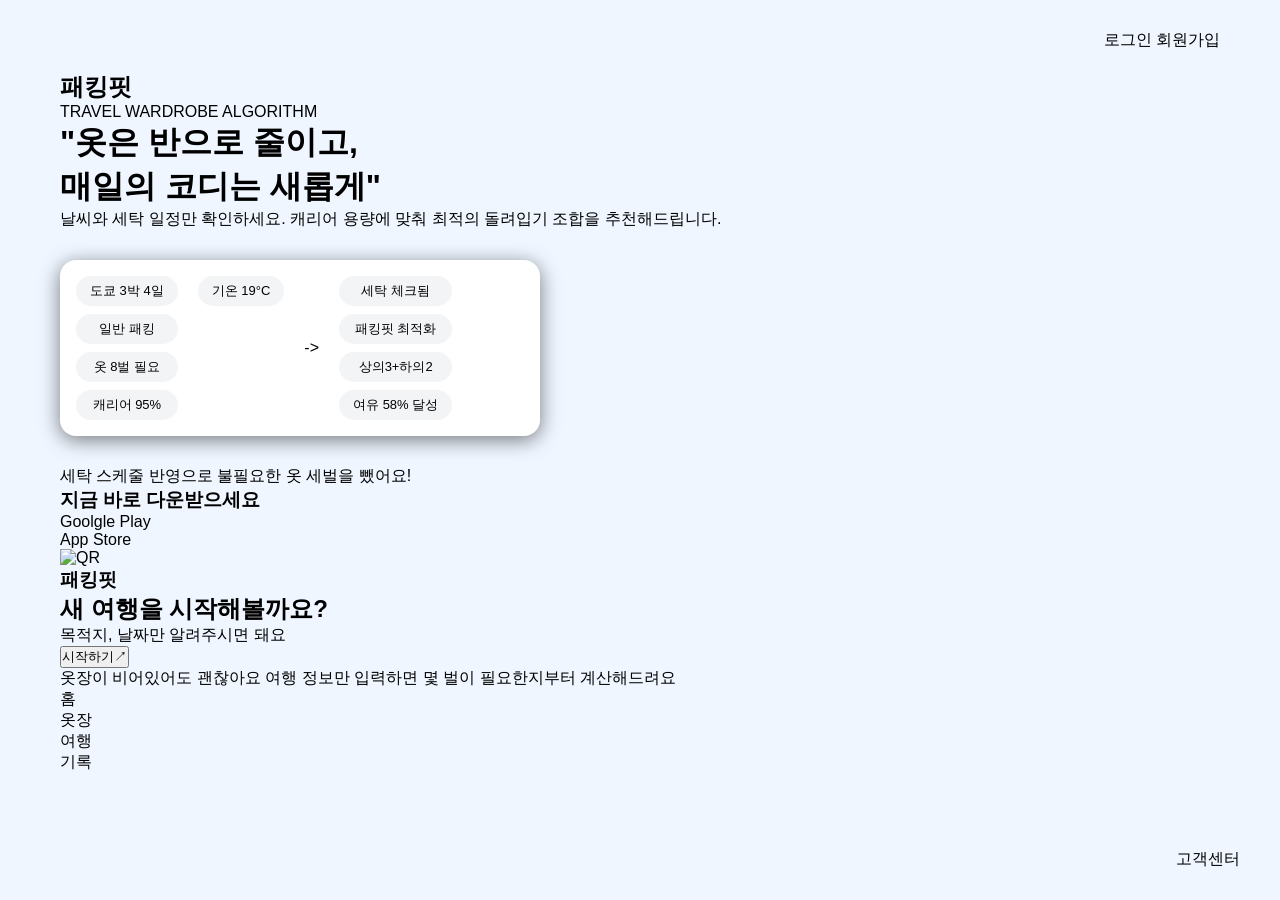
==== pack-fit.html @ 7818dbad "패킹핏 포트폴리오용" ====
<!DOCTYPE html>
<html lang="ko">
<head>
    <meta charset="UTF-8">
    <meta name="viewport" content="width=device-width, initial-scale=1.0">
    <title>패킹핏</title>
    <link rel="stylesheet" href="./pack-fit.css">
</head>
<body>

<!--잡화문구-->
    <header>
     <p>로그인 회원가입</p> 
     </header>
     
<div class="warp">
    <h2>패킹핏</h2>
    <p class="sub">TRAVEL WARDROBE ALGORITHM</p>
    <h1>"옷은 반으로 줄이고,<br/>
    매일의 코디는 새롭게"</h1>
    <p class="desc">날씨와 세탁 일정만 확인하세요. 캐리어 용량에 맞춰 최적의 돌려입기 조합을 추천해드립니다.</p>

    <!--카드 첫줄 정보-->
    <div class="left">
    <div class="card">
    <div class="row1">
    <p>도쿄 3박 4일</p>
    <p>일반 패킹</p>
    <p>옷 8벌 필요</p>
    <p>캐리어 95%</p>
    </div>

    <!--카드 둘째줄 정보-->
    <div class="row2">
    <p>기온 19°C</p>
    </div>

    <div class="row2.5">
    <p>-></p>
    </div>
   

    <!--카드 마지막줄 정보-->
    <div class="row3">
    <p>세탁 체크됨</p>
    <p>패킹핏 최적화</p>
    <p>상의3+하의2</p>
    <p>여유 58% 달성</p>
    </div>
    </div>

    <!--카드 맨 하단 문구-->
    <div class="final">
    <p>세탁 스케줄 반영으로 불필요한 옷 세벌을 뺐어요!</p>
    </div>
    <!--다운로드 타이틀 큐알코드는 img로 나중에-->
    <div class="down">
    <h3>지금 바로 다운받으세요</h3>
    </div>
    

    <!--앱 스토어 텍스트-->
    <div class="down-box">
    <div class="down-but">
    <p>Goolgle Play</p>
    <p>App Store</p>
    <div class="qr">
        <img src="./QR Code.png" alt="QR">
    </div>
 </div>   
</div>
    </div>

    <!--스마트폰 상단 로고-->
    <div class="phone">
    <div class="phone-top">
    <h3>패킹핏</h3>
    </div>

    <!--스마트폰 중앙 문구-->
    <div class="phone-mid">
    <h2>새 여행을 시작해볼까요?</h2>
    <p>목적지, 날짜만 알려주시면 돼요</p>
    <button>시작하기↗</button>
    

    <!--하단 팁 안내 문구-->
    <p>옷장이 비어있어도 괜찮아요 여행 정보만 입력하면 몇 벌이 필요한지부터 계산해드려요</p>
    </div>

    
    <!--맨 밑 네비게이션 앱-->
    <div class="phone-bottom">
    <p>홈</p>
    <p>옷장</p>
    <p>여행</p>
    <p>기록</p>
    </div>
    </div>
 
    
     <div class="cs-bt">고객센터</div> 
     
</body>
</html>
---- pack-fit.css ----
* {
  margin: 0;
  padding: 0;
  box-sizing: border-box;
  font-family: sans-serif;
}

body {
  background-color: #eff6ff;
  padding: 30px 60px;
}

header{
  display: flex;
  justify-content: flex-end;
  margin-bottom: 20px;
  cursor: pointer;
}
.cs-bt{
    position: fixed;
    bottom: 30px;
    right: 40px;
    cursor: pointer;
}

.card {
    background-color: #fff;
    width: 100%;
    border-radius: 16px;
    padding: 16px;
    margin: 30px 0;
    max-width: 480px;
    box-shadow:0 4px 20px rgba(0,0,0,0.5);
display: flex;
align-items: center;
gap: 20px;

}

.row1, .row3{
    display: flex;
  flex-direction: column;
  gap: 8px;
}

.row1 p, .row3 p{
    margin: 0;
    padding: 6px 14px;
    background-color: #f3f4f6;
    border-radius: 20px;
    font-size: 13px;
    text-align: center;
}

.box{

}

.row2{margin: 0;
    padding: 6px 14px;
    background-color: #f3f4f6;
    border-radius: 20px;
    font-size: 13px;
    text-align: center;
    align-self: flex-start;

}
.row2.5{
  flex-direction: column;        
  gap: 6px;
  color: #888888;
  font-weight: bold;
}
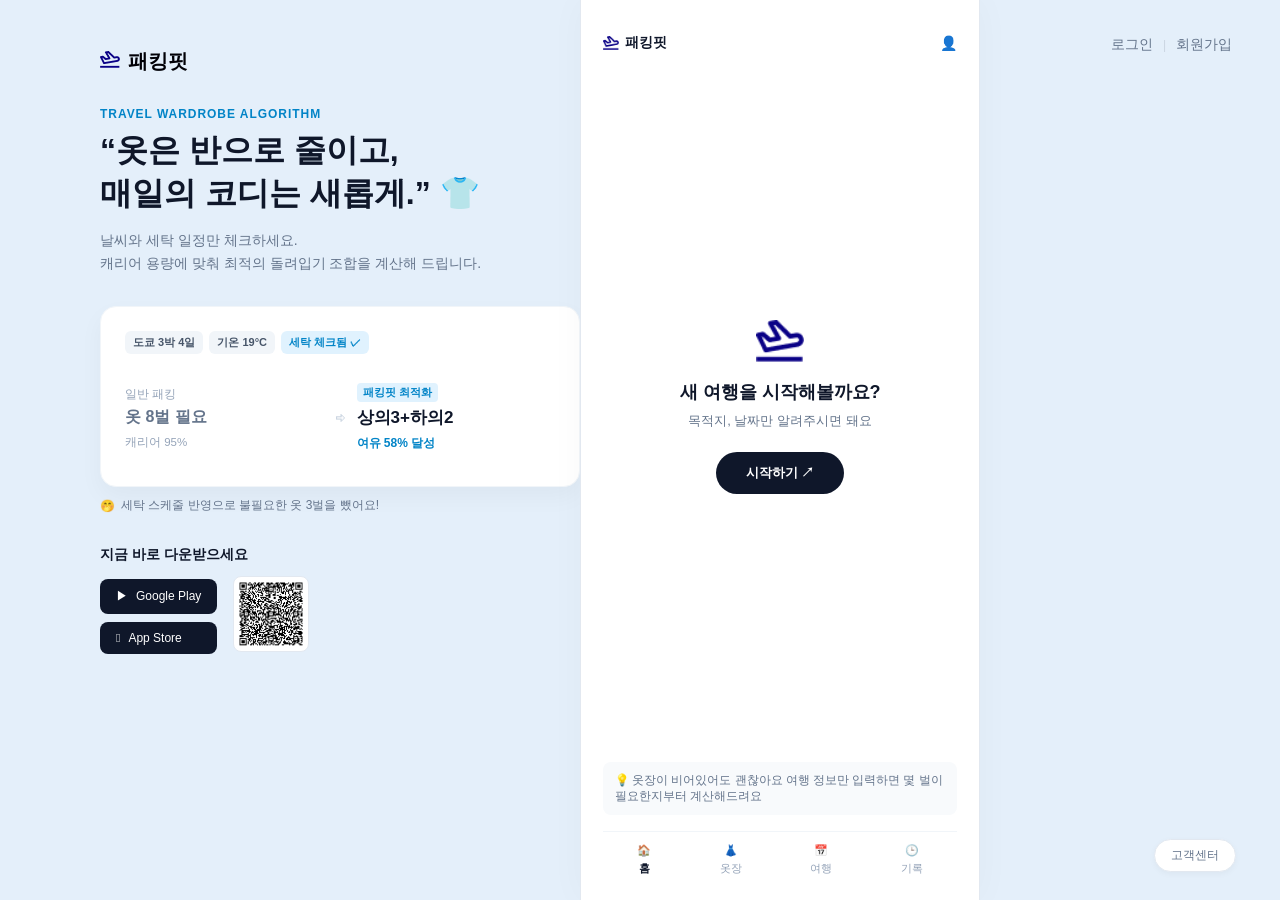
==== commit 889fd9a7: "개인 포트폴리오 과제/ 슬라이드, 휴대폰 목업" ====
--- a/pack-fit.html
+++ b/pack-fit.html
@@ -1,105 +1,410 @@
 <!DOCTYPE html>
 <html lang="ko">
 <head>
-    <meta charset="UTF-8">
-    <meta name="viewport" content="width=device-width, initial-scale=1.0">
-    <title>패킹핏</title>
-    <link rel="stylesheet" href="./pack-fit.css">
+  <meta charset="UTF-8">
+  <meta name="viewport" content="width=device-width, initial-scale=1.0">
+  <title>패킹핏</title>
+  <link rel="stylesheet" href="./pack-fit.css">
 </head>
 <body>
 
-<!--잡화문구-->
-    <header>
-     <p>로그인 회원가입</p> 
-     </header>
-     
-<div class="warp">
-    <h2>패킹핏</h2>
-    <p class="sub">TRAVEL WARDROBE ALGORITHM</p>
-    <h1>"옷은 반으로 줄이고,<br/>
-    매일의 코디는 새롭게"</h1>
-    <p class="desc">날씨와 세탁 일정만 확인하세요. 캐리어 용량에 맞춰 최적의 돌려입기 조합을 추천해드립니다.</p>
-
-    <!--카드 첫줄 정보-->
-    <div class="left">
-    <div class="card">
-    <div class="row1">
-    <p>도쿄 3박 4일</p>
-    <p>일반 패킹</p>
-    <p>옷 8벌 필요</p>
-    <p>캐리어 95%</p>
-    </div>
-
-    <!--카드 둘째줄 정보-->
-    <div class="row2">
-    <p>기온 19°C</p>
-    </div>
-
-    <div class="row2.5">
-    <p>-></p>
-    </div>
-   
-
-    <!--카드 마지막줄 정보-->
-    <div class="row3">
-    <p>세탁 체크됨</p>
-    <p>패킹핏 최적화</p>
-    <p>상의3+하의2</p>
-    <p>여유 58% 달성</p>
-    </div>
-    </div>
-
-    <!--카드 맨 하단 문구-->
-    <div class="final">
-    <p>세탁 스케줄 반영으로 불필요한 옷 세벌을 뺐어요!</p>
-    </div>
-    <!--다운로드 타이틀 큐알코드는 img로 나중에-->
-    <div class="down">
-    <h3>지금 바로 다운받으세요</h3>
-    </div>
-    
-
-    <!--앱 스토어 텍스트-->
-    <div class="down-box">
-    <div class="down-but">
-    <p>Goolgle Play</p>
-    <p>App Store</p>
-    <div class="qr">
-        <img src="./QR Code.png" alt="QR">
-    </div>
- </div>   
-</div>
-    </div>
-
-    <!--스마트폰 상단 로고-->
-    <div class="phone">
-    <div class="phone-top">
-    <h3>패킹핏</h3>
-    </div>
-
-    <!--스마트폰 중앙 문구-->
-    <div class="phone-mid">
-    <h2>새 여행을 시작해볼까요?</h2>
-    <p>목적지, 날짜만 알려주시면 돼요</p>
-    <button>시작하기↗</button>
-    
-
-    <!--하단 팁 안내 문구-->
-    <p>옷장이 비어있어도 괜찮아요 여행 정보만 입력하면 몇 벌이 필요한지부터 계산해드려요</p>
-    </div>
-
-    
-    <!--맨 밑 네비게이션 앱-->
-    <div class="phone-bottom">
-    <p>홈</p>
-    <p>옷장</p>
-    <p>여행</p>
-    <p>기록</p>
-    </div>
-    </div>
- 
-    
-     <div class="cs-bt">고객센터</div> 
-     
+  <div class="layout-container">
+
+    <!-- 1구역: 좌측 소개 영역 -->
+    <section class="left-section">
+      <div class="logo">
+        <span class="icon"><img src="Vector.png" alt="로고"></span>
+        <span class="brand-name">패킹핏</span>
+      </div>
+
+      <div class="hero-text">
+        <p class="sub-title">TRAVEL WARDROBE ALGORITHM</p>
+        <h1>“옷은 반으로 줄이고,<br>매일의 코디는 새롭게.” 👕</h1>
+        <p class="description">
+          날씨와 세탁 일정만 체크하세요.<br>
+          캐리어 용량에 맞춰 최적의 돌려입기 조합을 계산해 드립니다.
+        </p>
+      </div>
+
+      <div class="card-wrap">
+        <div class="card">
+          <div class="card-tags">
+            <span class="tag">도쿄 3박 4일</span>
+            <span class="tag">기온 19°C</span>
+            <span class="tag check">세탁 체크됨 ✓</span>
+          </div>
+
+          <div class="card-compare">
+            <div class="pack-normal">
+              <span class="label">일반 패킹</span>
+              <p class="bold">옷 8벌 필요</p>
+              <span class="sub-label">캐리어 95%</span>
+            </div>
+
+            <div class="arrow">⇨</div>
+
+            <div class="pack-fit">
+              <span class="fit-tag">패킹핏 최적화</span>
+              <p class="bold">상의3+하의2</p>
+              <span class="highlight">여유 58% 달성</span>
+            </div>
+          </div>
+        </div>
+
+        <p class="card-footer-text">
+          <span>🤭</span> 세탁 스케줄 반영으로 불필요한 옷 3벌을 뺐어요!
+        </p>
+      </div>
+
+      <div class="download-wrap">
+        <h3>지금 바로 다운받으세요</h3>
+        <div class="download-content">
+          <div class="store-buttons">
+            <button type="button" class="btn-store">
+              <span class="icon">▶</span>
+              <span>Google Play</span>
+            </button>
+            <button type="button" class="btn-store">
+              <span class="icon"></span>
+              <span>App Store</span>
+            </button>
+          </div>
+          <div class="qr-box">
+            <img src="./QR Code.png" alt="QR코드">
+          </div>
+        </div>
+      </div>
+    </section>
+
+    <!-- 2구역: 스마트폰 목업 (5개 화면 순환 슬라이더) -->
+    <section class="phone-section">
+      <div class="phone-screen-slider">
+        <div class="slide-track">
+
+          <!-- 1번 화면: 홈 화면 -->
+          <div class="phone-page first-page">
+            <div class="phone-header">
+              <div class="phone-logo">
+                <img src="Vector.png" alt="로고">
+                <span>패킹핏</span>
+              </div>
+              <span class="user-icon">👤</span>
+            </div>
+
+            <div class="phone-body">
+              <div class="plane-icon"><img src="Vector.png" alt="아이콘"></div>
+              <h2>새 여행을 시작해볼까요?</h2>
+              <p>목적지, 날짜만 알려주시면 돼요</p>
+              <button type="button" class="btn-start">시작하기 ↗</button>
+            </div>
+
+            <div class="phone-footer">
+              <p class="tip-text">
+                💡 옷장이 비어있어도 괜찮아요 여행 정보만 입력하면 몇 벌이 필요한지부터 계산해드려요
+              </p>
+              <nav class="tab-bar">
+                <div class="tab-item active"><span>🏠</span>홈</div>
+                <div class="tab-item"><span>👗</span>옷장</div>
+                <div class="tab-item"><span>📅</span>여행</div>
+                <div class="tab-item"><span>🕒</span>기록</div>
+              </nav>
+            </div>
+          </div>
+
+          <!-- 2번 화면: 여행 정보 입력 (1/3) -->
+          <div class="phone-page second-page">
+            <div class="step-header">
+              <div class="step-title-wrap">
+                <span class="back-arrow">←</span>
+                <span class="step-title">여행 정보 입력</span>
+                <span class="step-count">1/3</span>
+              </div>
+              <div class="progress-bar">
+                <div class="progress-fill step-1"></div>
+              </div>
+            </div>
+
+            <div class="step-content">
+              <div class="form-group">
+                <label>목적지</label>
+                <div class="input-box">
+                  <span class="input-icon">📍</span>
+                  <input type="text" placeholder="어디로 가시나요?" readonly>
+                </div>
+              </div>
+
+              <div class="form-group">
+                <label>여행 날짜</label>
+                <div class="date-group">
+                  <div class="input-box">
+                    <span class="input-icon">📅</span>
+                    <input type="text" placeholder="시작일" readonly>
+                  </div>
+                  <div class="input-box">
+                    <span class="input-icon">📅</span>
+                    <input type="text" placeholder="종료일" readonly>
+                  </div>
+                </div>
+              </div>
+
+              <div class="form-group">
+                <label>일정 유형</label>
+                <div class="type-buttons">
+                  <button type="button" class="btn-type active">출장</button>
+                  <button type="button" class="btn-type">관광</button>
+                  <button type="button" class="btn-type">혼합</button>
+                </div>
+              </div>
+
+              <div class="weather-banner">
+                <span class="weather-icon">☁️</span>
+                <div class="weather-text">
+                  <strong>도쿄, 평균 19°C</strong>
+                  <span>얇은 겉옷 하나면 충분해요</span>
+                </div>
+              </div>
+            </div>
+
+            <div class="step-bottom">
+              <button type="button" class="btn-next">다음 →</button>
+            </div>
+          </div>
+
+          <!-- 3번 화면: 짐 조건 입력 (2/3) -->
+          <div class="phone-page third-page">
+            <div class="step-header">
+              <div class="step-title-wrap">
+                <span class="back-arrow">←</span>
+                <span class="step-title">짐 조건 입력</span>
+                <span class="step-count">2/3</span>
+              </div>
+              <div class="progress-bar">
+                <div class="progress-fill step-2"></div>
+              </div>
+            </div>
+
+            <div class="step-content-luggage">
+              <label class="section-label">캐리어 크기</label>
+              
+              <div class="luggage-list">
+                <div class="luggage-card active">
+                  <span class="luggage-icon">🛍️</span>
+                  <div class="luggage-info">
+                    <strong>기내용</strong>
+                    <span>20~25L, 저가 항공도 무료</span>
+                  </div>
+                </div>
+
+                <div class="luggage-card">
+                  <span class="luggage-icon">🛍️</span>
+                  <div class="luggage-info">
+                    <strong>위탁 (중형)</strong>
+                    <span>55L~65L</span>
+                  </div>
+                </div>
+
+                <div class="luggage-card">
+                  <span class="luggage-icon">🛍️</span>
+                  <div class="luggage-info">
+                    <strong>위탁 (대형)</strong>
+                    <span>75L 이상</span>
+                  </div>
+                </div>
+              </div>
+
+              <div class="laundry-toggle-row">
+                <div class="laundry-label">
+                  <span class="laundry-icon">🧺</span>
+                  <span>숙소에서 세탁 가능해요</span>
+                </div>
+                <div class="switch-toggle on">
+                  <span class="switch-circle"></span>
+                </div>
+              </div>
+
+              <div class="divider-line"></div>
+
+              <div class="laundry-date-select">
+                <span class="laundry-sub-label">며칠째에 세탁할 예정인가요?</span>
+                <div class="day-buttons">
+                  <button type="button" class="btn-day">2일차</button>
+                  <button type="button" class="btn-day active">3일차</button>
+                  <button type="button" class="btn-day">4일차</button>
+                </div>
+              </div>
+            </div>
+
+            <div class="step-bottom">
+              <button type="button" class="btn-next">다음 →</button>
+            </div>
+          </div>
+
+          <!-- 4번 화면: 옷 등록 (3/3) -->
+          <div class="phone-page fourth-page">
+            <div class="step-header">
+              <div class="step-title-wrap">
+                <span class="back-arrow">←</span>
+                <span class="step-title">옷 등록</span>
+                <span class="step-count">3/3</span>
+              </div>
+              <div class="progress-bar">
+                <div class="progress-fill step-3"></div>
+              </div>
+            </div>
+
+            <p class="cloth-sub-desc">이번 여행에 들고 갈 옷을 등록해주세요. 개수만 알려주셔도 계산할 수 있어요.</p>
+
+            <div class="reg-mode-tabs">
+              <button type="button" class="mode-tab active">개수로 입력</button>
+              <button type="button" class="mode-tab">사진으로 등록</button>
+            </div>
+
+            <div class="cloth-counter-list">
+              <div class="counter-item">
+                <div class="item-meta">
+                  <span class="cloth-icon">👕</span>
+                  <span class="cloth-name">상의</span>
+                </div>
+                <div class="counter-control">
+                  <button type="button" class="btn-circle">-</button>
+                  <span class="count-num">3</span>
+                  <button type="button" class="btn-circle dark">+</button>
+                </div>
+              </div>
+
+              <div class="counter-item">
+                <div class="item-meta">
+                  <span class="cloth-icon">👖</span>
+                  <span class="cloth-name">하의</span>
+                </div>
+                <div class="counter-control">
+                  <button type="button" class="btn-circle">-</button>
+                  <span class="count-num">2</span>
+                  <button type="button" class="btn-circle dark">+</button>
+                </div>
+              </div>
+
+              <div class="counter-item">
+                <div class="item-meta">
+                  <span class="cloth-icon">🧥</span>
+                  <span class="cloth-name">아우터</span>
+                </div>
+                <div class="counter-control">
+                  <button type="button" class="btn-circle">-</button>
+                  <span class="count-num">1</span>
+                  <button type="button" class="btn-circle dark">+</button>
+                </div>
+              </div>
+
+              <div class="counter-item">
+                <div class="item-meta">
+                  <span class="cloth-icon">👟</span>
+                  <span class="cloth-name">신발</span>
+                </div>
+                <div class="counter-control">
+                  <button type="button" class="btn-circle">-</button>
+                  <span class="count-num">1</span>
+                  <button type="button" class="btn-circle dark">+</button>
+                </div>
+              </div>
+            </div>
+
+            <div class="cloth-total-tip">
+              <span>💡</span>
+              <p>총 7벌 등록했어요. 3박 4일엔 충분한 양이에요.</p>
+            </div>
+
+            <div class="step-bottom">
+              <button type="button" class="btn-next">조합 계산하기</button>
+            </div>
+          </div>
+
+          <!-- 5번 화면: 조합 결과 -->
+          <div class="phone-page fifth-page">
+            <div class="step-header">
+              <div class="step-title-wrap">
+                <span class="back-arrow">←</span>
+                <span class="step-title">조합 결과</span>
+              </div>
+            </div>
+
+            <div class="result-summary-card">
+              <span class="summary-sub">도쿄 · 3박4일</span>
+              <h3 class="summary-title">7벌로 6가지 코디</h3>
+              <div class="summary-stats">
+                <div class="stat-col">
+                  <span class="stat-lbl">캐리어 여유</span>
+                  <strong>58%</strong>
+                </div>
+                <div class="stat-col">
+                  <span class="stat-lbl">등록 옷</span>
+                  <strong>상의·하의</strong>
+                </div>
+                <div class="stat-col">
+                  <span class="stat-lbl">세탁</span>
+                  <strong class="green-txt">3일차✓</strong>
+                </div>
+              </div>
+            </div>
+
+            <p class="result-notice">📦 세탁 스케줄 반영으로 불필요한 옷 3벌을 뺐어요!</p>
+
+            <span class="timeline-title">날짜별 코디</span>
+
+            <div class="timeline-list">
+              <div class="timeline-item">
+                <span class="day-badge">Day1</span>
+                <div class="coordi-desc">
+                  <strong>셔츠A + 슬랙스A</strong>
+                  <span>낮 미팅 · 재킷 포함</span>
+                </div>
+              </div>
+
+              <div class="timeline-item">
+                <span class="day-badge">Day2</span>
+                <div class="coordi-desc">
+                  <strong>셔츠B + 슬랙스B</strong>
+                  <span>낮 미팅 · 저녁 약속</span>
+                </div>
+              </div>
+
+              <div class="timeline-item">
+                <span class="day-badge">Day3</span>
+                <div class="coordi-desc">
+                  <strong>셔츠A + 슬랙스B</strong>
+                  <span>세탁일 · 가벼운 코디</span>
+                </div>
+              </div>
+
+              <div class="timeline-item">
+                <span class="day-badge">Day4</span>
+                <div class="coordi-desc">
+                  <strong>셔츠C + 슬랙스A</strong>
+                  <span>귀국일 · 편한 코디</span>
+                </div>
+              </div>
+            </div>
+
+            <div class="step-bottom">
+              <button type="button" class="btn-next">캘린더에 배정하기</button>
+            </div>
+          </div>
+
+        </div>
+      </div>
+    </section>
+
+    <!-- 3구역: 우측 메뉴 -->
+    <aside class="right-menu">
+      <div class="auth-links">
+        <a href="#">로그인</a>
+        <span>|</span>
+        <a href="#">회원가입</a>
+      </div>
+      <button type="button" class="btn-cs">고객센터</button>
+    </aside>
+
+  </div>
+
 </body>
 </html>
--- a/pack-fit.css
+++ b/pack-fit.css
@@ -2,72 +2,911 @@
   margin: 0;
   padding: 0;
   box-sizing: border-box;
-  font-family: sans-serif;
+  font-family: -apple-system, BlinkMacSystemFont, "Apple SD Gothic Neo", "Pretendard", sans-serif;
 }
 
 body {
+  background-color: #E4EFFA;
+  color: #0f172a;
+  overflow-x: hidden;
+}
+
+/* 전체 3단 레이아웃 */
+.layout-container {
+  display: flex;
+  justify-content: center;       /* ★ 중앙으로 모아줌 */
+  align-items: flex-start;
+  min-height: 100vh;
+  padding: 48px 24px;
+  gap: 600px;                    /* 왼쪽 소개와 스마트폰 사이 간격 */
+  max-width: 1200px;            /* 너무 퍼지지 않게 폭 제한 */
+  margin: 0 auto;               /* 화면 정중앙 배치 */
+  position: relative;
+}
+
+/* 1. 좌측 소개 영역 */
+.left-section {
+flex: 0 0 480px;              /* 좌측 폭 안정화 */
+  width: 520px;
+  display: flex;
+  flex-direction: column;
+  gap: 32px;
+  z-index: 1;
+}
+
+.logo {
+  display: flex;
+  align-items: center;
+  gap: 8px;
+}
+
+.logo .icon img {
+  width: 20px;
+  height: auto;
+}
+
+.logo .brand-name {
+  font-size: 20px;
+  font-weight: 800;
+  color: #010006;
+}
+
+.hero-text .sub-title {
+  font-size: 12px;
+  font-weight: 700;
+  color: #0284c7;
+  letter-spacing: 0.08em;
+  margin-bottom: 8px;
+}
+
+.hero-text h1 {
+  font-size: 32px;
+  font-weight: 800;
+  line-height: 1.35;
+  color: #0f172a;
+  margin-bottom: 14px;
+}
+
+.hero-text .description {
+  font-size: 14px;
+  line-height: 1.6;
+  color: #64748b;
+}
+
+/* 카드 박스 */
+.card-wrap {
+  width: 100%;
+}
+
+.card {
+  background-color: #ffffff;
+  border-radius: 16px;
+  padding: 24px;
+  box-shadow: 0 10px 25px rgba(0, 0, 0, 0.04);
+  border: 1px solid #f1f5f9;
+}
+
+.card-tags {
+  display: flex;
+  gap: 6px;
+  margin-bottom: 18px;
+}
+
+.tag {
+  background-color: #f1f5f9;
+  font-size: 11px;
+  font-weight: 600;
+  color: #475569;
+  padding: 4px 8px;
+  border-radius: 6px;
+}
+
+.tag.check {
+  background-color: #e0f2fe;
+  color: #0284c7;
+}
+
+.card-compare {
+  display: flex;
+  align-items: center;
+  justify-content: space-between;
+  padding: 10px 0;
+}
+
+.pack-normal, .pack-fit {
+  flex: 1;
+}
+
+.pack-normal .label {
+  font-size: 12px;
+  color: #94a3b8;
+}
+
+.pack-normal .bold {
+  font-size: 16px;
+  font-weight: 700;
+  color: #64748b;
+  margin: 4px 0;
+}
+
+.pack-normal .sub-label {
+  font-size: 11.5px;
+  color: #94a3b8;
+}
+
+.arrow {
+  font-size: 18px;
+  color: #cbd5e1;
+  padding: 0 12px;
+}
+
+.pack-fit .fit-tag {
+  display: inline-block;
+  font-size: 11px;
+  font-weight: 700;
+  color: #0284c7;
+  background-color: #e0f2fe;
+  padding: 2px 6px;
+  border-radius: 4px;
+}
+
+.pack-fit .bold {
+  font-size: 17px;
+  font-weight: 800;
+  color: #0f172a;
+  margin: 4px 0;
+}
+
+.pack-fit .highlight {
+  font-size: 12px;
+  font-weight: 700;
+  color: #0284c7;
+}
+
+.card-footer-text {
+  margin-top: 10px;
+  font-size: 12px;
+  color: #64748b;
+  display: flex;
+  align-items: center;
+  gap: 6px;
+}
+
+/* 앱 다운로드 */
+.download-wrap h3 {
+  font-size: 14px;
+  font-weight: 700;
+  margin-bottom: 12px;
+}
+
+.download-content {
+  display: flex;
+  align-items: center;
+  gap: 16px;
+}
+
+.store-buttons {
+  display: flex;
+  flex-direction: column;
+  gap: 8px;
+}
+
+.btn-store {
+  display: flex;
+  align-items: center;
+  gap: 8px;
+  background-color: #0f172a;
+  color: #ffffff;
+  border: none;
+  padding: 9px 16px;
+  border-radius: 8px;
+  font-size: 12px;
+  cursor: pointer;
+}
+
+.qr-box img {
+  width: 76px;
+  height: 76px;
+  background: #ffffff;
+  padding: 4px;
+  border-radius: 8px;
+  border: 1px solid #e2e8f0;
+}
+
+/* 2. 스마트폰 본체 목업 */
+.phone-section {
+  position: fixed;
+  top: 0;
+  bottom: 0;
+  right: 220px;
+  width: 400px;
+  height: 100vh;
+  background-color: #ffffff;
+  border-left: 1px solid #e2e8f0;
+  border-right: 1px solid #e2e8f0;
+  box-shadow: 0 0 35px rgba(0, 0, 0, 0.03);
+  z-index: 5;
+  overflow: hidden;
+  padding: 0;
+  transform: translateX(-80px);
+}
+
+.phone-screen-slider {
+  width: 100%;
+  height: 100%;
+  overflow: hidden;
+}
+
+/* 5개 화면: 총 500%, 17.5초 동안 순환 */
+.slide-track {
+  display: flex;
+  width: 500%;
+  height: 100%;
+  animation: autoFiveSlide 17.5s infinite ease-in-out;
+}
+
+.phone-page {
+  width: 20%;
+  height: 100%;
+  flex-shrink: 0;
+  box-sizing: border-box;
+  display: flex;
+  flex-direction: column;
+  padding: 34px 22px 24px;
+  text-align: left;
+}
+
+/* 1번 화면: 홈 화면 */
+.phone-page.first-page {
+  justify-content: space-between;
+}
+
+.phone-header {
+  display: flex;
+  justify-content: space-between;
+  align-items: center;
+}
+
+.phone-logo {
+  display: flex;
+  align-items: center;
+  gap: 6px;
+  font-size: 13.5px;
+  font-weight: 800;
+}
+
+.phone-logo img {
+  width: 16px;
+}
+
+.user-icon {
+  font-size: 14px;
+}
+
+.phone-body {
+  display: flex;
+  flex-direction: column;
+  align-items: center;
+  text-align: center;
+  width: 100%;
+}
+
+.plane-icon img {
+  width: 48px;
+  margin-bottom: 14px;
+}
+
+.phone-body h2 {
+  font-size: 18px;
+  font-weight: 800;
+  margin-bottom: 8px;
+  white-space: nowrap;
+}
+
+.phone-body p {
+  font-size: 13px;
+  color: #64748b;
+  margin-bottom: 22px;
+  white-space: nowrap;
+}
+
+.btn-start {
+  background-color: #0f172a;
+  color: #ffffff;
+  border: none;
+  padding: 12px 30px;
+  border-radius: 24px;
+  font-size: 13px;
+  font-weight: 700;
+  cursor: pointer;
+}
+
+.phone-footer .tip-text {
+  font-size: 11.5px;
+  color: #64748b;
+  line-height: 1.45;
+  background-color: #f8fafc;
+  padding: 10px 12px;
+  border-radius: 8px;
+  margin-bottom: 16px;
+}
+
+.tab-bar {
+  display: flex;
+  justify-content: space-around;
+  border-top: 1px solid #f1f5f9;
+  padding-top: 12px;
+}
+
+.tab-item {
+  display: flex;
+  flex-direction: column;
+  align-items: center;
+  gap: 4px;
+  font-size: 11px;
+  color: #94a3b8;
+}
+
+.tab-item.active {
+  color: #0f172a;
+  font-weight: 700;
+}
+
+/* 2~5번 헤더 공통 */
+.step-header {
+  margin-bottom: 16px;
+}
+
+.step-title-wrap {
+  display: flex;
+  align-items: center;
+  margin-bottom: 10px;
+}
+
+.back-arrow {
+  font-size: 17px;
+  font-weight: 700;
+  margin-right: 8px;
+}
+
+.step-title {
+  font-size: 16px;
+  font-weight: 800;
+}
+
+.step-count {
+  margin-left: auto;
+  font-size: 13px;
+  font-weight: 700;
+  color: #94a3b8;
+}
+
+.progress-bar {
+  width: 100%;
+  height: 3px;
+  background-color: #f1f5f9;
+}
+
+.progress-fill {
+  height: 100%;
+  background-color: #0f172a;
+}
+
+.progress-fill.step-1 { width: 33.33%; }
+.progress-fill.step-2 { width: 66.66%; }
+.progress-fill.step-3 { width: 100%; }
+
+/* 하단 버튼 공통 */
+.step-bottom {
+  margin-top: auto;
+  padding-top: 12px;
+  border-top: 1px solid #f1f5f9;
+}
+
+.btn-next {
+  width: 100%;
+  padding: 13px 0;
+  background-color: #0f172a;
+  color: #ffffff;
+  border: none;
+  border-radius: 22px;
+  font-size: 14px;
+  font-weight: 700;
+  cursor: pointer;
+}
+
+/* 2번 화면: 여행 정보 입력 (1/3) */
+.step-content {
+  display: flex;
+  flex-direction: column;
+  gap: 14px;
+}
+
+.form-group label {
+  display: block;
+  font-size: 12px;
+  color: #64748b;
+  margin-bottom: 6px;
+  font-weight: 500;
+}
+
+.input-box {
+  display: flex;
+  align-items: center;
+  gap: 8px;
+  background-color: #f8fafc;
+  border: 1px solid #f1f5f9;
+  border-radius: 8px;
+  padding: 9px 12px;
+}
+
+.input-box input {
+  border: none;
+  background: transparent;
+  outline: none;
+  font-size: 13px;
+  color: #0f172a;
+  width: 100%;
+}
+
+.input-box input::placeholder {
+  color: #94a3b8;
+}
+
+.date-group, .type-buttons {
+  display: flex;
+  gap: 8px;
+}
+
+.date-group .input-box {
+  flex: 1;
+}
+
+.btn-type {
+  flex: 1;
+  padding: 9px 0;
+  border: 1px solid transparent;
+  border-radius: 8px;
+  background-color: #f8fafc;
+  color: #64748b;
+  font-size: 12px;
+  font-weight: 600;
+  cursor: pointer;
+}
+
+.btn-type.active {
+  background-color: #e0edff;
+  color: #2563eb;
+  border-color: #bfdbfe;
+}
+
+.weather-banner {
+  display: flex;
+  align-items: center;
+  gap: 12px;
   background-color: #eff6ff;
-  padding: 30px 60px;
-}
-
-header{
-  display: flex;
+  border-radius: 10px;
+  padding: 11px 13px;
+}
+
+.weather-icon {
+  font-size: 19px;
+}
+
+.weather-text {
+  display: flex;
+  flex-direction: column;
+  gap: 2px;
+}
+
+.weather-text strong {
+  font-size: 12.5px;
+}
+
+.weather-text span {
+  font-size: 11px;
+  color: #64748b;
+}
+
+/* 3번 화면: 짐 조건 입력 (2/3) */
+.section-label {
+  display: block;
+  font-size: 12px;
+  color: #64748b;
+  margin-bottom: 8px;
+  font-weight: 500;
+}
+
+.luggage-list {
+  display: flex;
+  flex-direction: column;
+  gap: 8px;
+  margin-bottom: 20px;
+}
+
+.luggage-card {
+  display: flex;
+  align-items: center;
+  gap: 12px;
+  padding: 11px 13px;
+  background-color: #ffffff;
+  border: 1px solid #e2e8f0;
+  border-radius: 10px;
+  cursor: pointer;
+}
+
+.luggage-card.active {
+  background-color: #eaf3ff;
+  border: 1px solid #bfdbfe;
+}
+
+.luggage-icon {
+  font-size: 16px;
+  opacity: 0.8;
+}
+
+.luggage-info {
+  display: flex;
+  flex-direction: column;
+  gap: 2px;
+}
+
+.luggage-info strong {
+  font-size: 13px;
+  color: #0f172a;
+}
+
+.luggage-card.active .luggage-info strong {
+  color: #2563eb;
+}
+
+.luggage-info span {
+  font-size: 11px;
+  color: #94a3b8;
+}
+
+.luggage-card.active .luggage-info span {
+  color: #60a5fa;
+}
+
+.laundry-toggle-row {
+  display: flex;
+  justify-content: space-between;
+  align-items: center;
+  margin-bottom: 16px;
+}
+
+.laundry-label {
+  display: flex;
+  align-items: center;
+  gap: 8px;
+  font-size: 12.5px;
+  font-weight: 700;
+  color: #0f172a;
+}
+
+.laundry-icon {
+  font-size: 15px;
+}
+
+.switch-toggle {
+  width: 42px;
+  height: 23px;
+  background-color: #cbd5e1;
+  border-radius: 14px;
+  padding: 2px;
+  display: flex;
+  align-items: center;
+  box-sizing: border-box;
+}
+
+.switch-toggle.on {
+  background-color: #0f172a;
   justify-content: flex-end;
-  margin-bottom: 20px;
+}
+
+.switch-circle {
+  width: 19px;
+  height: 19px;
+  background-color: #ffffff;
+  border-radius: 50%;
+}
+
+.divider-line {
+  width: 100%;
+  height: 1px;
+  background-color: #f1f5f9;
+  margin-bottom: 16px;
+}
+
+.laundry-date-select {
+  display: flex;
+  flex-direction: column;
+  gap: 8px;
+}
+
+.laundry-sub-label {
+  font-size: 11.5px;
+  color: #94a3b8;
+}
+
+.day-buttons {
+  display: flex;
+  gap: 8px;
+}
+
+.btn-day {
+  flex: 1;
+  padding: 9px 0;
+  border: 1px solid transparent;
+  border-radius: 8px;
+  background-color: #f8fafc;
+  color: #64748b;
+  font-size: 12.5px;
+  font-weight: 600;
   cursor: pointer;
 }
-.cs-bt{
-    position: fixed;
-    bottom: 30px;
-    right: 40px;
-    cursor: pointer;
-}
-
-.card {
-    background-color: #fff;
-    width: 100%;
-    border-radius: 16px;
-    padding: 16px;
-    margin: 30px 0;
-    max-width: 480px;
-    box-shadow:0 4px 20px rgba(0,0,0,0.5);
-display: flex;
-align-items: center;
-gap: 20px;
-
-}
-
-.row1, .row3{
-    display: flex;
-  flex-direction: column;
+
+.btn-day.active {
+  background-color: #eaf3ff;
+  color: #2563eb;
+  border: 1px solid #bfdbfe;
+}
+
+/* 4번 화면: 옷 등록 (3/3) */
+.cloth-sub-desc {
+  font-size: 11px;
+  color: #64748b;
+  line-height: 1.4;
+  margin-bottom: 14px;
+}
+
+.reg-mode-tabs {
+  display: flex;
+  background-color: #f8fafc;
+  border-radius: 8px;
+  padding: 3px;
+  margin-bottom: 14px;
+}
+
+.mode-tab {
+  flex: 1;
+  padding: 8px 0;
+  border: none;
+  background: transparent;
+  font-size: 12px;
+  font-weight: 600;
+  color: #94a3b8;
+  border-radius: 6px;
+  cursor: pointer;
+}
+
+.mode-tab.active {
+  background-color: #ffffff;
+  color: #0f172a;
+  box-shadow: 0 1px 3px rgba(0, 0, 0, 0.05);
+}
+
+.cloth-counter-list {
+  display: flex;
+  flex-direction: column;
+}
+
+.counter-item {
+  display: flex;
+  justify-content: space-between;
+  align-items: center;
+  padding: 11px 0;
+  border-bottom: 1px solid #f1f5f9;
+}
+
+.item-meta {
+  display: flex;
+  align-items: center;
+  gap: 10px;
+}
+
+.cloth-icon {
+  font-size: 17px;
+}
+
+.cloth-name {
+  font-size: 13px;
+  font-weight: 600;
+  color: #1e293b;
+}
+
+.counter-control {
+  display: flex;
+  align-items: center;
+  gap: 12px;
+}
+
+.btn-circle {
+  width: 24px;
+  height: 24px;
+  border-radius: 50%;
+  border: 1px solid #e2e8f0;
+  background-color: #f8fafc;
+  font-size: 14px;
+  display: flex;
+  align-items: center;
+  justify-content: center;
+  cursor: pointer;
+}
+
+.btn-circle.dark {
+  background-color: #0f172a;
+  color: #ffffff;
+  border-color: #0f172a;
+}
+
+.count-num {
+  font-size: 13.5px;
+  font-weight: 700;
+  min-width: 14px;
+  text-align: center;
+}
+
+.cloth-total-tip {
+  display: flex;
+  align-items: center;
   gap: 8px;
-}
-
-.row1 p, .row3 p{
-    margin: 0;
-    padding: 6px 14px;
-    background-color: #f3f4f6;
-    border-radius: 20px;
-    font-size: 13px;
-    text-align: center;
-}
-
-.box{
-
-}
-
-.row2{margin: 0;
-    padding: 6px 14px;
-    background-color: #f3f4f6;
-    border-radius: 20px;
-    font-size: 13px;
-    text-align: center;
-    align-self: flex-start;
-
-}
-.row2.5{
-  flex-direction: column;        
-  gap: 6px;
-  color: #888888;
-  font-weight: bold;
+  background-color: #eaf3ff;
+  border-radius: 8px;
+  padding: 10px 12px;
+  margin-top: 14px;
+}
+
+.cloth-total-tip p {
+  font-size: 11px;
+  color: #3b82f6;
+  font-weight: 600;
+}
+
+/* 5번 화면: 조합 결과 */
+.result-summary-card {
+  background-color: #eaf3ff;
+  border-radius: 12px;
+  padding: 14px 16px;
+  margin-bottom: 12px;
+}
+
+.summary-sub {
+  font-size: 11px;
+  color: #3b82f6;
+  font-weight: 600;
+}
+
+.summary-title {
+  font-size: 18px;
+  font-weight: 800;
+  color: #1e3a8a;
+  margin: 4px 0 12px;
+}
+
+.summary-stats {
+  display: flex;
+  justify-content: space-between;
+  border-top: 1px solid #dbeafe;
+  padding-top: 10px;
+}
+
+.stat-col {
+  display: flex;
+  flex-direction: column;
+  gap: 2px;
+}
+
+.stat-lbl {
+  font-size: 10px;
+  color: #64748b;
+}
+
+.stat-col strong {
+  font-size: 12px;
+  color: #0f172a;
+}
+
+.green-txt {
+  color: #16a34a !important;
+}
+
+.result-notice {
+  font-size: 11px;
+  color: #475569;
+  margin-bottom: 16px;
+}
+
+.timeline-title {
+  display: block;
+  font-size: 11.5px;
+  font-weight: 700;
+  color: #64748b;
+  margin-bottom: 10px;
+}
+
+.timeline-list {
+  display: flex;
+  flex-direction: column;
+  gap: 12px;
+}
+
+.timeline-item {
+  display: flex;
+  align-items: flex-start;
+  gap: 14px;
+}
+
+.day-badge {
+  font-size: 11px;
+  font-weight: 700;
+  color: #64748b;
+  min-width: 32px;
+  margin-top: 2px;
+}
+
+.coordi-desc {
+  display: flex;
+  flex-direction: column;
+  gap: 2px;
+}
+
+.coordi-desc strong {
+  font-size: 13px;
+  color: #0f172a;
+}
+
+.coordi-desc span {
+  font-size: 11px;
+  color: #94a3b8;
+}
+
+/* 3. 우측 바깥 영역 */
+.auth-links {
+  position: fixed;
+  top: 36px;
+  right: 48px;
+  display: flex;
+  align-items: center;
+  gap: 10px;
+  z-index: 10;
+}
+
+.auth-links a {
+  text-decoration: none;
+  font-size: 13.5px;
+  color: #64748b;
+  font-weight: 500;
+}
+
+.auth-links span {
+  font-size: 12px;
+  color: #cbd5e1;
+}
+
+.btn-cs {
+  position: fixed;
+  bottom: 28px;
+  right: 44px;
+  background-color: #ffffff;
+  color: #64748b;
+  border: 1px solid #e2e8f0;
+  border-radius: 20px;
+  padding: 7px 16px;
+  font-size: 12px;
+  font-weight: 500;
+  cursor: pointer;
+  box-shadow: 0 2px 6px rgba(0, 0, 0, 0.04);
+  z-index: 10;
+}
+
+/* 5화면 자동 순환 키프레임 (1 -> 2 -> 3 -> 4 -> 5 -> 복귀) */
+@keyframes autoFiveSlide {
+  0%, 16%    { transform: translateX(0%); }
+  20%, 36%   { transform: translateX(-20%); }
+  40%, 56%   { transform: translateX(-40%); }
+  60%, 76%   { transform: translateX(-60%); }
+  80%, 96%   { transform: translateX(-80%); }
+  100%       { transform: translateX(0%); }
 }
